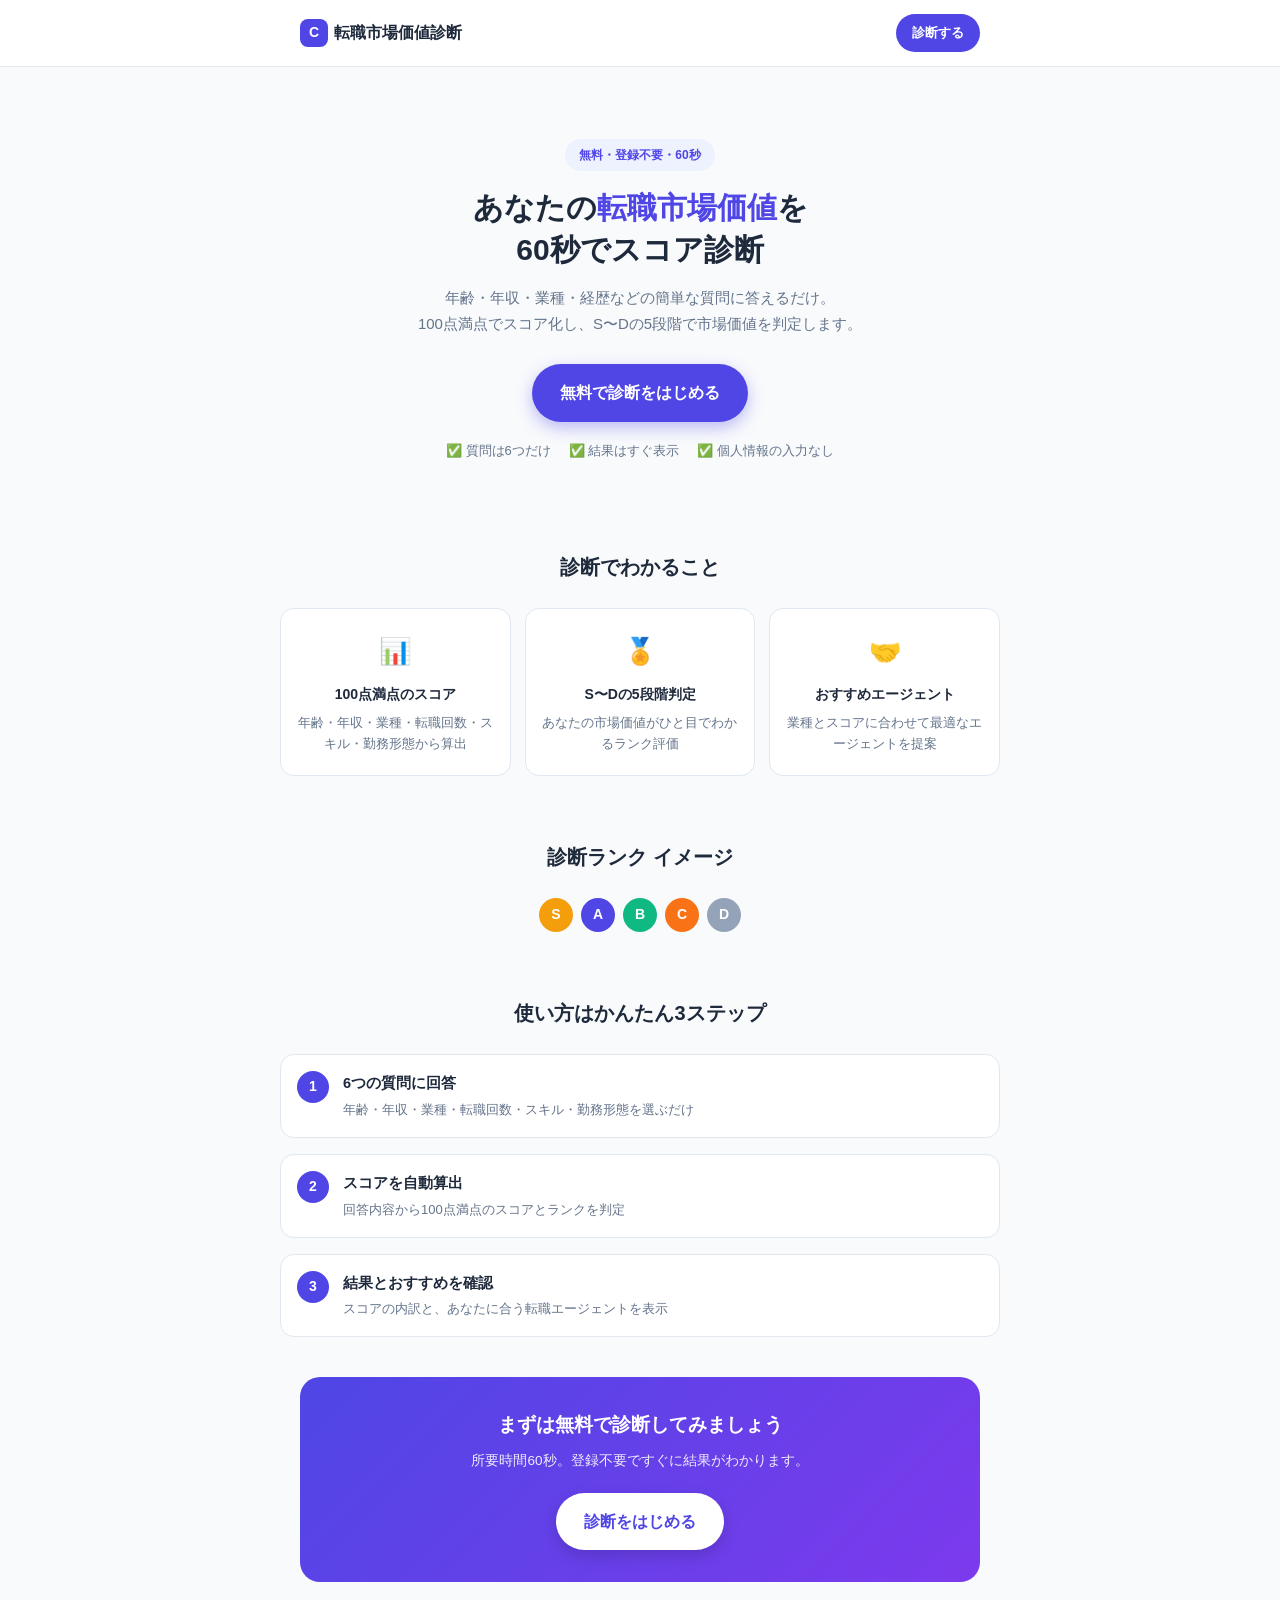
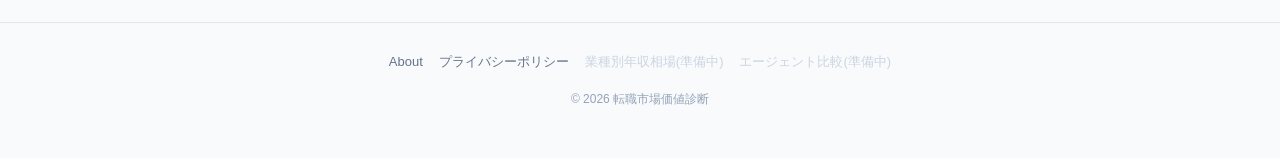
==== index.html @ 5db48d45 "Add career market value diagnosis tool (top, diagnosis, result pages) Implements a 6-question scorin" ====
<!DOCTYPE html>
<html lang="ja">
<head>
<meta charset="UTF-8">
<meta name="viewport" content="width=device-width, initial-scale=1.0">
<title>転職市場価値診断 | 60秒であなたの市場価値をスコア化</title>
<meta name="description" content="7つの質問に答えるだけで、あなたの転職市場価値をS〜Dの5段階でスコア診断。業種や経歴に合わせたおすすめの転職エージェントもわかります。">
<link rel="stylesheet" href="css/style.css">
</head>
<body>
<div class="page">

  <header class="site-header">
    <div class="site-header__inner">
      <a class="site-logo" href="/">
        <span class="site-logo__mark">C</span>
        転職市場価値診断
      </a>
      <a class="header-cta" href="/diagnosis/">診断する</a>
    </div>
  </header>

  <main class="main">
    <section class="hero container">
      <span class="hero__eyebrow">無料・登録不要・60秒</span>
      <h1 class="hero__title">あなたの<em>転職市場価値</em>を<br>60秒でスコア診断</h1>
      <p class="hero__desc">
        年齢・年収・業種・経歴などの簡単な質問に答えるだけ。<br>
        100点満点でスコア化し、S〜Dの5段階で市場価値を判定します。
      </p>
      <a class="btn btn-primary" href="/diagnosis/">無料で診断をはじめる</a>
      <div class="hero__meta">
        <span>✅ 質問は6つだけ</span>
        <span>✅ 結果はすぐ表示</span>
        <span>✅ 個人情報の入力なし</span>
      </div>
    </section>

    <section class="section container">
      <h2 class="section__title">診断でわかること</h2>
      <div class="card-grid">
        <div class="feature-card">
          <div class="feature-card__icon">📊</div>
          <div class="feature-card__title">100点満点のスコア</div>
          <p class="feature-card__desc">年齢・年収・業種・転職回数・スキル・勤務形態から算出</p>
        </div>
        <div class="feature-card">
          <div class="feature-card__icon">🏅</div>
          <div class="feature-card__title">S〜Dの5段階判定</div>
          <p class="feature-card__desc">あなたの市場価値がひと目でわかるランク評価</p>
        </div>
        <div class="feature-card">
          <div class="feature-card__icon">🤝</div>
          <div class="feature-card__title">おすすめエージェント</div>
          <p class="feature-card__desc">業種とスコアに合わせて最適なエージェントを提案</p>
        </div>
      </div>
    </section>

    <section class="section container">
      <h2 class="section__title">診断ランク イメージ</h2>
      <div class="rank-preview">
        <span class="rank-chip" style="background:var(--rank-s)">S</span>
        <span class="rank-chip" style="background:var(--rank-a)">A</span>
        <span class="rank-chip" style="background:var(--rank-b)">B</span>
        <span class="rank-chip" style="background:var(--rank-c)">C</span>
        <span class="rank-chip" style="background:var(--rank-d)">D</span>
      </div>
    </section>

    <section class="section container">
      <h2 class="section__title">使い方はかんたん3ステップ</h2>
      <div class="steps">
        <div class="step-row">
          <span class="step-row__num">1</span>
          <div>
            <div class="step-row__title">6つの質問に回答</div>
            <p class="step-row__desc">年齢・年収・業種・転職回数・スキル・勤務形態を選ぶだけ</p>
          </div>
        </div>
        <div class="step-row">
          <span class="step-row__num">2</span>
          <div>
            <div class="step-row__title">スコアを自動算出</div>
            <p class="step-row__desc">回答内容から100点満点のスコアとランクを判定</p>
          </div>
        </div>
        <div class="step-row">
          <span class="step-row__num">3</span>
          <div>
            <div class="step-row__title">結果とおすすめを確認</div>
            <p class="step-row__desc">スコアの内訳と、あなたに合う転職エージェントを表示</p>
          </div>
        </div>
      </div>
    </section>

    <section class="container">
      <div class="cta-band">
        <div class="cta-band__title">まずは無料で診断してみましょう</div>
        <p class="cta-band__desc">所要時間60秒。登録不要ですぐに結果がわかります。</p>
        <a class="btn btn-primary" href="/diagnosis/">診断をはじめる</a>
      </div>
    </section>
  </main>

  <footer class="site-footer">
    <nav class="footer-nav container">
      <a href="/about/">About</a>
      <a href="/privacy/">プライバシーポリシー</a>
      <span class="soon">業種別年収相場(準備中)</span>
      <span class="soon">エージェント比較(準備中)</span>
    </nav>
    <p class="footer-copy">&copy; 2026 転職市場価値診断</p>
  </footer>

</div>
</body>
</html>
---- css/style.css ----
/* ==========================================================================
   Reset & Base
   ========================================================================== */
*, *::before, *::after {
  box-sizing: border-box;
}

:root {
  --color-primary: #4f46e5;
  --color-primary-dark: #4338ca;
  --color-primary-light: #eef2ff;
  --color-bg: #f8fafc;
  --color-surface: #ffffff;
  --color-text: #1e293b;
  --color-text-muted: #64748b;
  --color-border: #e2e8f0;
  --color-success: #10b981;

  --rank-s: #f59e0b;
  --rank-a: #4f46e5;
  --rank-b: #10b981;
  --rank-c: #f97316;
  --rank-d: #94a3b8;

  --radius-sm: 8px;
  --radius-md: 14px;
  --radius-lg: 20px;
  --shadow-sm: 0 1px 3px rgba(15, 23, 42, 0.08);
  --shadow-md: 0 8px 24px rgba(15, 23, 42, 0.08);
  --max-width: 720px;
}

html {
  -webkit-text-size-adjust: 100%;
}

body {
  margin: 0;
  font-family: -apple-system, BlinkMacSystemFont, "Hiragino Sans", "Hiragino Kaku Gothic ProN",
    "Noto Sans JP", "Yu Gothic", Meiryo, sans-serif;
  color: var(--color-text);
  background: var(--color-bg);
  line-height: 1.7;
  -webkit-font-smoothing: antialiased;
}

img { max-width: 100%; display: block; }

a {
  color: var(--color-primary);
  text-decoration: none;
}

h1, h2, h3, p, ul, ol {
  margin: 0 0 0.75em 0;
}

ul { padding-left: 1.2em; }

button {
  font-family: inherit;
}

/* ==========================================================================
   Layout helpers
   ========================================================================== */
.container {
  width: 100%;
  max-width: var(--max-width);
  margin: 0 auto;
  padding: 0 20px;
}

.page {
  min-height: 100vh;
  display: flex;
  flex-direction: column;
}

.main {
  flex: 1;
}

/* ==========================================================================
   Header
   ========================================================================== */
.site-header {
  background: var(--color-surface);
  border-bottom: 1px solid var(--color-border);
  position: sticky;
  top: 0;
  z-index: 10;
}

.site-header__inner {
  display: flex;
  align-items: center;
  justify-content: space-between;
  padding: 14px 20px;
  max-width: var(--max-width);
  margin: 0 auto;
}

.site-logo {
  font-weight: 700;
  font-size: 16px;
  color: var(--color-text);
  display: flex;
  align-items: center;
  gap: 6px;
}

.site-logo__mark {
  display: inline-flex;
  align-items: center;
  justify-content: center;
  width: 28px;
  height: 28px;
  border-radius: 8px;
  background: var(--color-primary);
  color: #fff;
  font-size: 14px;
  font-weight: 800;
}

.header-cta {
  background: var(--color-primary);
  color: #fff;
  padding: 8px 16px;
  border-radius: 999px;
  font-size: 13px;
  font-weight: 700;
  white-space: nowrap;
}

.header-back {
  font-size: 14px;
  color: var(--color-text-muted);
  font-weight: 600;
}

/* ==========================================================================
   Buttons
   ========================================================================== */
.btn {
  display: inline-flex;
  align-items: center;
  justify-content: center;
  gap: 8px;
  border: none;
  border-radius: 999px;
  padding: 15px 28px;
  font-size: 16px;
  font-weight: 700;
  cursor: pointer;
  text-align: center;
  transition: transform 0.15s ease, box-shadow 0.15s ease, opacity 0.15s ease;
}

.btn:active {
  transform: scale(0.98);
}

.btn-primary {
  background: var(--color-primary);
  color: #fff;
  box-shadow: 0 6px 16px rgba(79, 70, 229, 0.35);
}

.btn-primary:hover {
  background: var(--color-primary-dark);
}

.btn-outline {
  background: transparent;
  color: var(--color-primary);
  border: 2px solid var(--color-primary);
  padding: 13px 26px;
}

.btn-block {
  width: 100%;
}

.btn:disabled {
  opacity: 0.4;
  cursor: not-allowed;
  box-shadow: none;
}

/* ==========================================================================
   Hero (Top page)
   ========================================================================== */
.hero {
  padding: 56px 0 40px;
  text-align: center;
}

.hero__eyebrow {
  display: inline-block;
  background: var(--color-primary-light);
  color: var(--color-primary);
  font-size: 12px;
  font-weight: 700;
  padding: 6px 14px;
  border-radius: 999px;
  margin-bottom: 16px;
}

.hero__title {
  font-size: 30px;
  font-weight: 800;
  line-height: 1.4;
  margin-bottom: 14px;
}

.hero__title em {
  font-style: normal;
  color: var(--color-primary);
}

.hero__desc {
  color: var(--color-text-muted);
  font-size: 15px;
  margin-bottom: 28px;
}

.hero__meta {
  display: flex;
  justify-content: center;
  gap: 18px;
  margin-top: 18px;
  flex-wrap: wrap;
  font-size: 13px;
  color: var(--color-text-muted);
}

.hero__meta span {
  display: inline-flex;
  align-items: center;
  gap: 5px;
}

/* ==========================================================================
   Cards / sections
   ========================================================================== */
.section {
  padding: 32px 0;
}

.section__title {
  font-size: 20px;
  font-weight: 800;
  text-align: center;
  margin-bottom: 24px;
}

.card-grid {
  display: grid;
  grid-template-columns: repeat(3, 1fr);
  gap: 14px;
}

.feature-card {
  background: var(--color-surface);
  border: 1px solid var(--color-border);
  border-radius: var(--radius-md);
  padding: 20px 14px;
  text-align: center;
}

.feature-card__icon {
  font-size: 26px;
  margin-bottom: 10px;
}

.feature-card__title {
  font-weight: 700;
  font-size: 14px;
  margin-bottom: 6px;
}

.feature-card__desc {
  font-size: 12.5px;
  color: var(--color-text-muted);
  margin: 0;
}

.steps {
  display: flex;
  flex-direction: column;
  gap: 16px;
}

.step-row {
  display: flex;
  align-items: flex-start;
  gap: 14px;
  background: var(--color-surface);
  border: 1px solid var(--color-border);
  border-radius: var(--radius-md);
  padding: 16px;
}

.step-row__num {
  flex: none;
  width: 32px;
  height: 32px;
  border-radius: 50%;
  background: var(--color-primary);
  color: #fff;
  font-weight: 800;
  font-size: 14px;
  display: flex;
  align-items: center;
  justify-content: center;
}

.step-row__title {
  font-weight: 700;
  font-size: 14.5px;
  margin-bottom: 3px;
}

.step-row__desc {
  font-size: 13px;
  color: var(--color-text-muted);
  margin: 0;
}

.rank-preview {
  display: flex;
  justify-content: center;
  gap: 8px;
  flex-wrap: wrap;
  margin-top: 4px;
}

.rank-chip {
  width: 34px;
  height: 34px;
  border-radius: 50%;
  color: #fff;
  font-weight: 800;
  font-size: 14px;
  display: flex;
  align-items: center;
  justify-content: center;
}

.cta-band {
  background: linear-gradient(135deg, var(--color-primary), #7c3aed);
  border-radius: var(--radius-lg);
  padding: 32px 24px;
  text-align: center;
  color: #fff;
  margin: 8px 0 40px;
}

.cta-band__title {
  font-size: 19px;
  font-weight: 800;
  margin-bottom: 8px;
}

.cta-band__desc {
  font-size: 13.5px;
  opacity: 0.9;
  margin-bottom: 20px;
}

.cta-band .btn-primary {
  background: #fff;
  color: var(--color-primary);
  box-shadow: 0 6px 16px rgba(0, 0, 0, 0.15);
}

/* ==========================================================================
   Footer
   ========================================================================== */
.site-footer {
  border-top: 1px solid var(--color-border);
  padding: 28px 0 40px;
  margin-top: auto;
}

.footer-nav {
  display: flex;
  flex-wrap: wrap;
  justify-content: center;
  gap: 16px;
  margin-bottom: 16px;
  font-size: 13px;
}

.footer-nav a {
  color: var(--color-text-muted);
}

.footer-nav span.soon {
  color: #cbd5e1;
  cursor: default;
}

.footer-copy {
  text-align: center;
  font-size: 12px;
  color: #94a3b8;
}

/* ==========================================================================
   Diagnosis wizard
   ========================================================================== */
.progress-wrap {
  padding: 18px 0 4px;
}

.progress-label {
  display: flex;
  justify-content: space-between;
  font-size: 12.5px;
  color: var(--color-text-muted);
  font-weight: 700;
  margin-bottom: 8px;
}

.progress-bar {
  height: 8px;
  background: var(--color-border);
  border-radius: 999px;
  overflow: hidden;
}

.progress-bar__fill {
  height: 100%;
  background: var(--color-primary);
  border-radius: 999px;
  transition: width 0.3s ease;
  width: 0%;
}

.question-wrap {
  padding: 28px 0 20px;
}

.question-card {
  background: var(--color-surface);
  border: 1px solid var(--color-border);
  border-radius: var(--radius-lg);
  padding: 26px 20px;
  box-shadow: var(--shadow-sm);
}

.question-card__label {
  font-size: 12.5px;
  font-weight: 700;
  color: var(--color-primary);
  margin-bottom: 8px;
}

.question-card__title {
  font-size: 19px;
  font-weight: 800;
  margin-bottom: 4px;
  line-height: 1.5;
}

.question-card__hint {
  font-size: 12.5px;
  color: var(--color-text-muted);
  margin-bottom: 20px;
}

.option-list {
  display: flex;
  flex-direction: column;
  gap: 10px;
}

.option {
  display: flex;
  align-items: center;
  gap: 12px;
  border: 2px solid var(--color-border);
  border-radius: var(--radius-md);
  padding: 14px 16px;
  cursor: pointer;
  transition: border-color 0.15s ease, background 0.15s ease;
  user-select: none;
}

.option:active {
  transform: scale(0.995);
}

.option input {
  accent-color: var(--color-primary);
  width: 18px;
  height: 18px;
  flex: none;
}

.option__label {
  font-size: 14.5px;
  font-weight: 600;
  flex: 1;
}

.option.is-selected {
  border-color: var(--color-primary);
  background: var(--color-primary-light);
}

.wizard-nav {
  display: flex;
  gap: 10px;
  margin-top: 22px;
}

.wizard-nav .btn {
  flex: 1;
}

.error-msg {
  color: #dc2626;
  font-size: 13px;
  font-weight: 700;
  margin-top: 12px;
  display: none;
}

.error-msg.is-visible {
  display: block;
}

/* ==========================================================================
   Result page
   ========================================================================== */
.result-hero {
  text-align: center;
  padding: 36px 0 8px;
}

.rank-badge {
  width: 112px;
  height: 112px;
  border-radius: 50%;
  margin: 0 auto 18px;
  display: flex;
  align-items: center;
  justify-content: center;
  font-size: 52px;
  font-weight: 800;
  color: #fff;
  box-shadow: var(--shadow-md);
}

.result-score {
  font-size: 15px;
  color: var(--color-text-muted);
  font-weight: 700;
  margin-bottom: 4px;
}

.result-score strong {
  font-size: 30px;
  color: var(--color-text);
}

.result-rank-title {
  font-size: 21px;
  font-weight: 800;
  margin-bottom: 10px;
}

.result-rank-desc {
  font-size: 14px;
  color: var(--color-text-muted);
  max-width: 480px;
  margin: 0 auto 8px;
}

.tag-badge {
  display: inline-block;
  background: var(--color-primary-light);
  color: var(--color-primary);
  font-size: 12.5px;
  font-weight: 700;
  padding: 5px 14px;
  border-radius: 999px;
  margin-top: 10px;
}

.breakdown {
  background: var(--color-surface);
  border: 1px solid var(--color-border);
  border-radius: var(--radius-lg);
  padding: 20px;
}

.breakdown__row {
  margin-bottom: 14px;
}

.breakdown__row:last-child {
  margin-bottom: 0;
}

.breakdown__top {
  display: flex;
  justify-content: space-between;
  font-size: 13px;
  margin-bottom: 6px;
}

.breakdown__label {
  font-weight: 700;
  color: var(--color-text);
}

.breakdown__value {
  color: var(--color-text-muted);
  font-weight: 700;
}

.breakdown__bar {
  height: 8px;
  background: var(--color-border);
  border-radius: 999px;
  overflow: hidden;
}

.breakdown__bar-fill {
  height: 100%;
  background: var(--color-primary);
  border-radius: 999px;
}

.agent-section__title {
  font-size: 18px;
  font-weight: 800;
  margin-bottom: 4px;
}

.agent-section__desc {
  font-size: 13px;
  color: var(--color-text-muted);
  margin-bottom: 18px;
}

.agent-card {
  background: var(--color-surface);
  border: 2px solid var(--color-border);
  border-radius: var(--radius-lg);
  padding: 20px;
  margin-bottom: 16px;
  position: relative;
}

.agent-card.is-main {
  border-color: var(--color-primary);
  box-shadow: var(--shadow-md);
}

.agent-card__badge {
  position: absolute;
  top: -12px;
  left: 18px;
  background: var(--color-primary);
  color: #fff;
  font-size: 11.5px;
  font-weight: 800;
  padding: 4px 12px;
  border-radius: 999px;
}

.agent-card.is-sub .agent-card__badge {
  background: var(--color-text-muted);
}

.agent-card__name {
  font-size: 17px;
  font-weight: 800;
  margin: 6px 0 6px;
}

.agent-card__desc {
  font-size: 13.5px;
  color: var(--color-text-muted);
  margin-bottom: 16px;
}

.agent-card__tags {
  display: flex;
  gap: 6px;
  flex-wrap: wrap;
  margin-bottom: 14px;
}

.mini-tag {
  font-size: 11px;
  font-weight: 700;
  background: var(--color-bg);
  border: 1px solid var(--color-border);
  color: var(--color-text-muted);
  padding: 3px 9px;
  border-radius: 999px;
}

.result-actions {
  display: flex;
  flex-direction: column;
  gap: 10px;
  margin: 28px 0 8px;
}

.empty-state {
  text-align: center;
  padding: 60px 20px;
}

.empty-state__title {
  font-size: 18px;
  font-weight: 800;
  margin-bottom: 8px;
}

.empty-state__desc {
  color: var(--color-text-muted);
  font-size: 14px;
  margin-bottom: 22px;
}

/* ==========================================================================
   Responsive
   ========================================================================== */
@media (max-width: 600px) {
  .hero__title {
    font-size: 24px;
  }

  .card-grid {
    grid-template-columns: 1fr;
  }

  .wizard-nav {
    position: sticky;
    bottom: 0;
    background: linear-gradient(to top, var(--color-bg) 60%, transparent);
    padding-top: 16px;
    padding-bottom: 12px;
  }
}

@media (min-width: 601px) {
  .hero {
    padding: 72px 0 56px;
  }
}
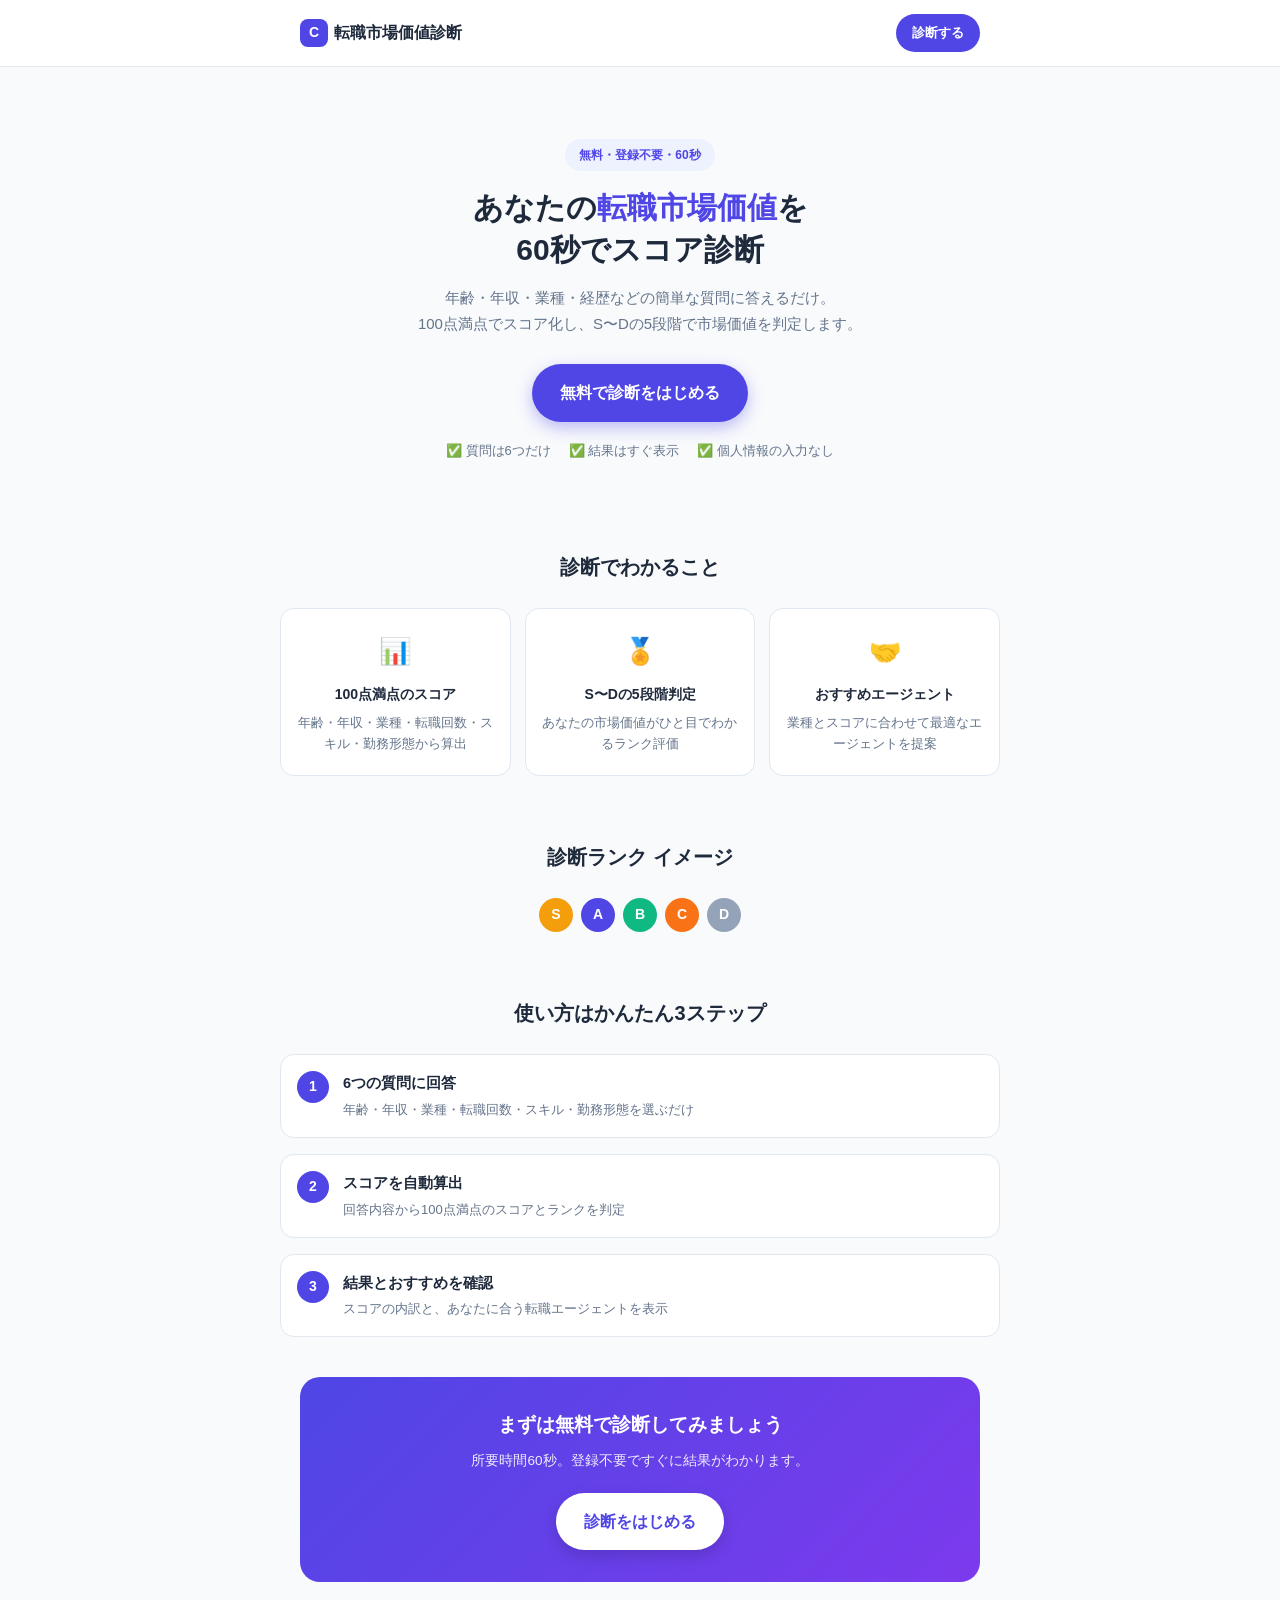
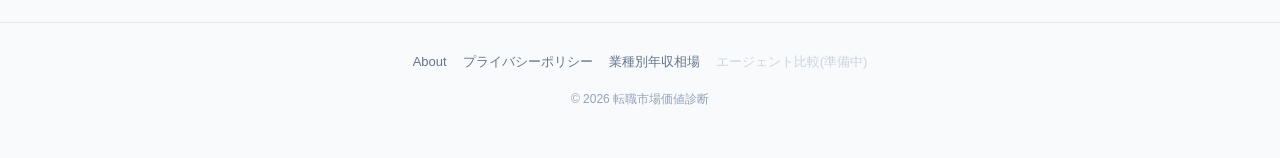
==== commit ab9a9ace: "Add IT/Web industry salary market article Covers age-band and role-based salary trends, skill/certif" ====
--- a/index.html
+++ b/index.html
@@ -108,7 +108,7 @@
     <nav class="footer-nav container">
       <a href="/about/">About</a>
       <a href="/privacy/">プライバシーポリシー</a>
-      <span class="soon">業種別年収相場(準備中)</span>
+      <a href="/salary/it-engineer/">業種別年収相場</a>
       <span class="soon">エージェント比較(準備中)</span>
     </nav>
     <p class="footer-copy">&copy; 2026 転職市場価値診断</p>
--- a/css/style.css
+++ b/css/style.css
@@ -757,3 +757,133 @@
     padding: 72px 0 56px;
   }
 }
+
+/* ==========================================================================
+   Content pages (About / Privacy)
+   ========================================================================== */
+.page-hero {
+  padding: 40px 0 8px;
+  text-align: center;
+}
+
+.page-hero__title {
+  font-size: 26px;
+  font-weight: 800;
+}
+
+.page-hero__desc {
+  color: var(--color-text-muted);
+  font-size: 14px;
+}
+
+.prose-card {
+  background: var(--color-surface);
+  border: 1px solid var(--color-border);
+  border-radius: var(--radius-lg);
+  padding: 24px 20px;
+  margin-bottom: 16px;
+}
+
+.prose-card h2 {
+  font-size: 16px;
+  font-weight: 800;
+  margin-bottom: 10px;
+}
+
+.prose-card p {
+  font-size: 14px;
+  color: var(--color-text-muted);
+  margin-bottom: 0.9em;
+}
+
+.prose-card p:last-child {
+  margin-bottom: 0;
+}
+
+.prose-card ul {
+  font-size: 14px;
+  color: var(--color-text-muted);
+  margin-bottom: 0.9em;
+}
+
+.prose-card li {
+  margin-bottom: 0.3em;
+}
+
+.prose-meta {
+  font-size: 12.5px;
+  color: #94a3b8;
+  text-align: right;
+  margin: 4px 0 32px;
+}
+
+/* ==========================================================================
+   Article pages (Salary reports, etc.)
+   ========================================================================== */
+.article-lead {
+  font-size: 13px;
+  color: var(--color-text-muted);
+  text-align: center;
+  margin-bottom: 4px;
+}
+
+.article-updated {
+  font-size: 12px;
+  color: #94a3b8;
+  text-align: center;
+  margin-bottom: 8px;
+}
+
+.prose-card h3 {
+  font-size: 14.5px;
+  font-weight: 800;
+  margin: 18px 0 8px;
+}
+
+.prose-card h3:first-child {
+  margin-top: 0;
+}
+
+.table-wrap {
+  overflow-x: auto;
+  margin-bottom: 0.9em;
+  border: 1px solid var(--color-border);
+  border-radius: var(--radius-sm);
+}
+
+.data-table {
+  width: 100%;
+  border-collapse: collapse;
+  font-size: 13.5px;
+  white-space: nowrap;
+}
+
+.data-table th,
+.data-table td {
+  padding: 10px 14px;
+  text-align: left;
+  border-bottom: 1px solid var(--color-border);
+}
+
+.data-table th {
+  background: var(--color-bg);
+  font-weight: 700;
+  color: var(--color-text);
+}
+
+.data-table td {
+  color: var(--color-text-muted);
+}
+
+.data-table tr:last-child td {
+  border-bottom: none;
+}
+
+.note-box {
+  background: var(--color-primary-light);
+  border-radius: var(--radius-sm);
+  padding: 12px 14px;
+  font-size: 12.5px;
+  color: var(--color-primary);
+  margin-top: 10px;
+}
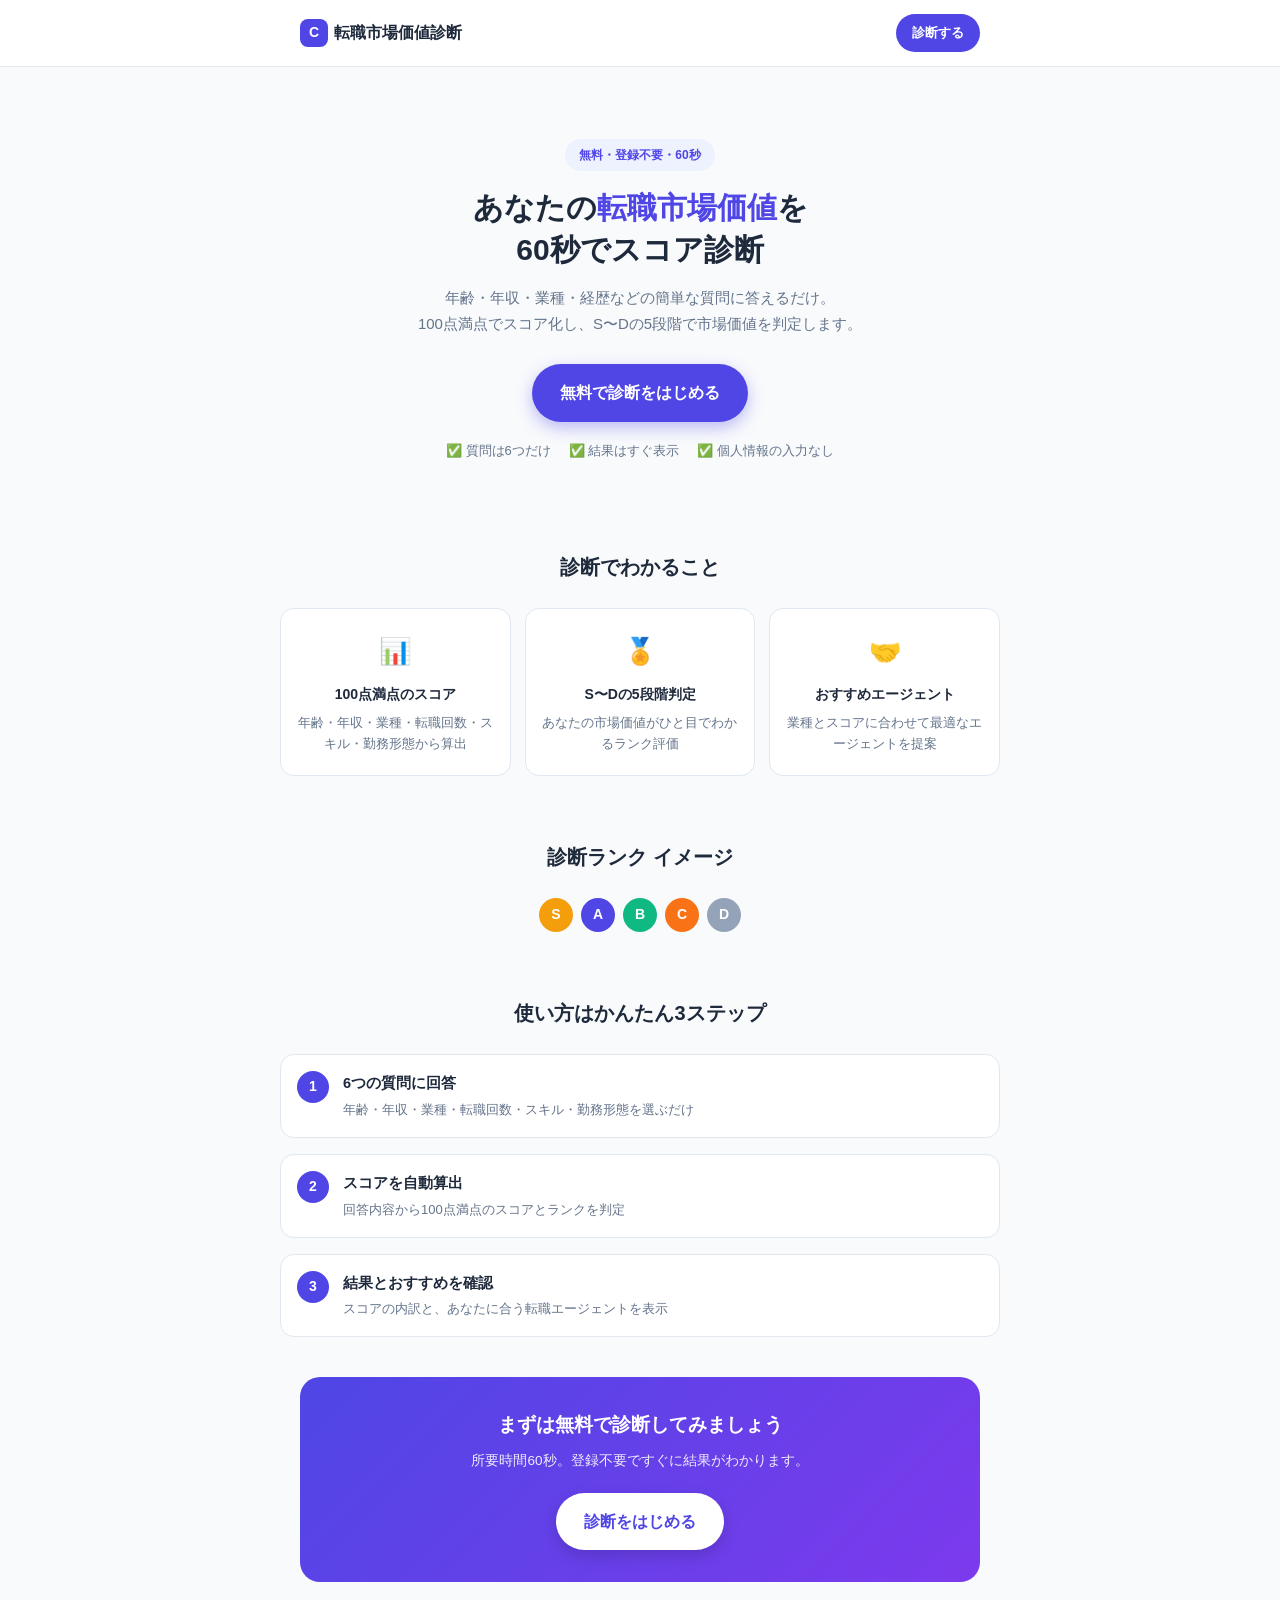
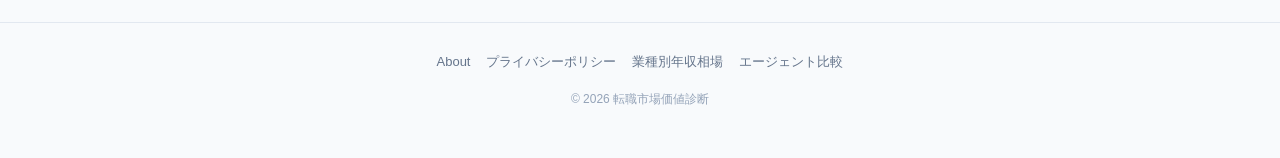
==== commit 06c62698: "Add high-class agent comparison article Compares 5 agents (ユニゾンキャリア, LHH転職エージェント, ランスタッド, MyVision, " ====
--- a/index.html
+++ b/index.html
@@ -108,8 +108,8 @@
     <nav class="footer-nav container">
       <a href="/about/">About</a>
       <a href="/privacy/">プライバシーポリシー</a>
-      <a href="/salary/it-engineer/">業種別年収相場</a>
-      <span class="soon">エージェント比較(準備中)</span>
+      <a href="/salary/">業種別年収相場</a>
+      <a href="/agent-comparison/highclass/">エージェント比較</a>
     </nav>
     <p class="footer-copy">&copy; 2026 転職市場価値診断</p>
   </footer>
--- a/css/style.css
+++ b/css/style.css
@@ -887,3 +887,65 @@
   color: var(--color-primary);
   margin-top: 10px;
 }
+
+/* ==========================================================================
+   Article list (Salary category, etc.)
+   ========================================================================== */
+.article-list {
+  display: flex;
+  flex-direction: column;
+  gap: 14px;
+}
+
+.article-card {
+  display: block;
+  background: var(--color-surface);
+  border: 1px solid var(--color-border);
+  border-radius: var(--radius-lg);
+  padding: 20px;
+  transition: border-color 0.15s ease, box-shadow 0.15s ease;
+}
+
+.article-card:hover {
+  border-color: var(--color-primary);
+  box-shadow: var(--shadow-sm);
+}
+
+.article-card__tag {
+  display: inline-block;
+  background: var(--color-primary-light);
+  color: var(--color-primary);
+  font-size: 11.5px;
+  font-weight: 700;
+  padding: 4px 12px;
+  border-radius: 999px;
+  margin-bottom: 10px;
+}
+
+.article-card__title {
+  font-size: 16.5px;
+  font-weight: 800;
+  color: var(--color-text);
+  margin-bottom: 8px;
+}
+
+.article-card__desc {
+  font-size: 13.5px;
+  color: var(--color-text-muted);
+  margin-bottom: 10px;
+}
+
+.article-card__meta {
+  font-size: 12px;
+  color: #94a3b8;
+}
+
+.category-empty {
+  background: var(--color-surface);
+  border: 1px dashed var(--color-border);
+  border-radius: var(--radius-lg);
+  padding: 28px 20px;
+  text-align: center;
+  color: var(--color-text-muted);
+  font-size: 13.5px;
+}
